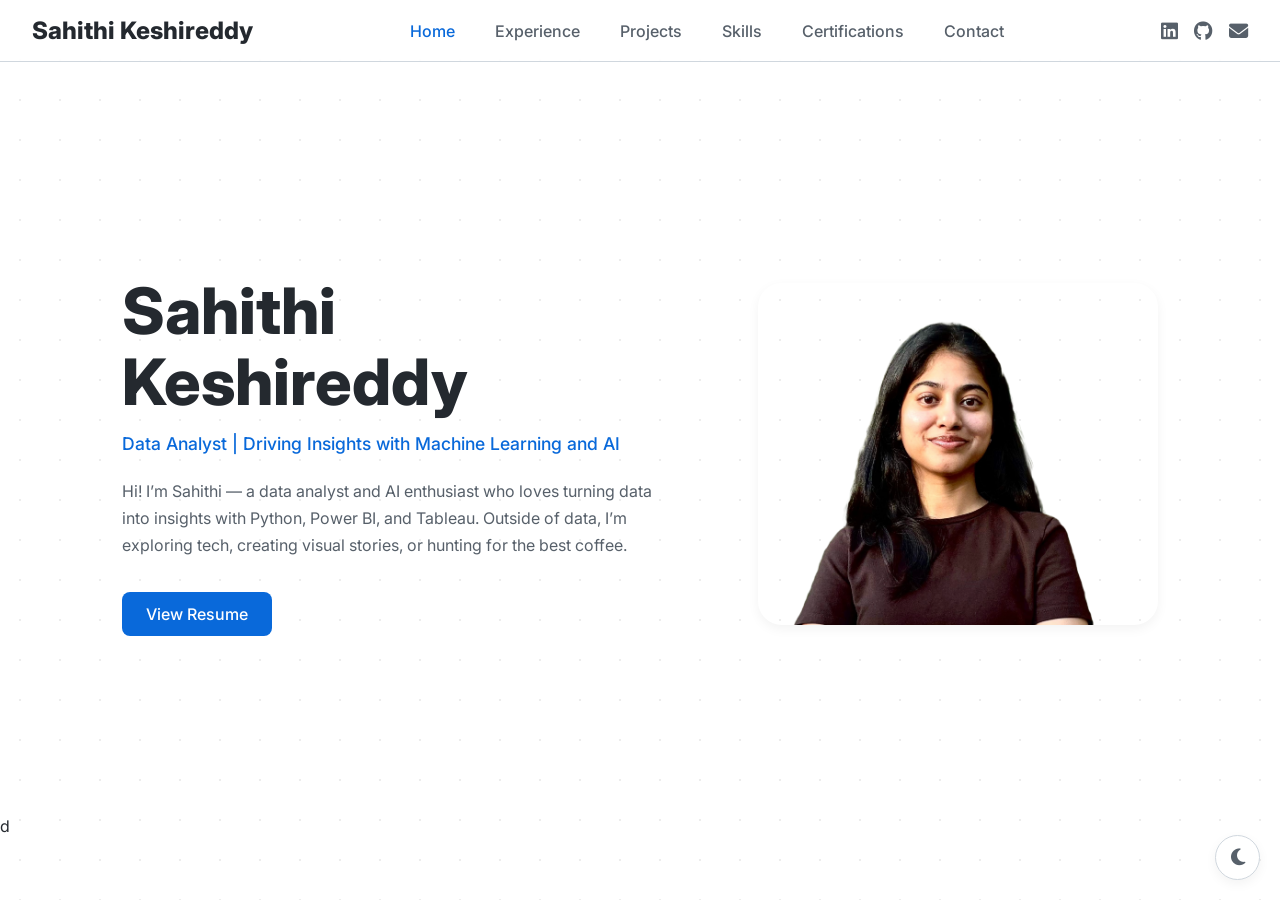
==== index.html @ f973dacc "Add files via upload" ====
<!DOCTYPE html>
<html lang="en">
<head>
    <meta charset="UTF-8"><meta name="viewport" content="width=device-width, initial-scale=1.0"><title>Sahithi Keshireddy | Data Analyst</title><link rel="stylesheet" href="style.css"><link href="https://fonts.googleapis.com/css2?family=Inter:wght@400;500;700;800&display=swap" rel="stylesheet"><link rel="stylesheet" href="https://cdnjs.cloudflare.com/ajax/libs/font-awesome/6.4.0/css/all.min.css">
</head>
<body>

<header>
    <a href="index.html" class="signature">Sahithi Keshireddy</a>
    <nav><ul>
        <li><a href="index.html">Home</a></li>
        <li><a href="experience.html">Experience</a></li>
        <li><a href="projects.html">Projects</a></li>
        <li><a href="skills.html">Skills</a></li>
        <li><a href="certifications.html">Certifications</a></li>
        <li><a href="contact.html">Contact</a></li>
    </ul></nav>
    <div class="header-socials">
        <a href="https://linkedin.com/in/sahithikeshireddy" target="_blank" class="social-icon" title="LinkedIn"><i class="fab fa-linkedin"></i></a>
        <a href="https://github.com/ksahi" target="_blank" class="social-icon" title="GitHub"><i class="fab fa-github"></i></a>
        <a href="mailto:keshireddysahithi@outlook.com" class="social-icon" title="Email"><i class="fas fa-envelope"></i></a>
    </div>
</header>
<main>
    <div class="home-container">
        <div class="home-text animate-on-scroll">
            <h1>Sahithi Keshireddy</h1>
            <p class="subtitle">Data Analyst | Driving Insights with Machine Learning and AI</p>
            <p class="bio">Hi! I’m Sahithi — a data analyst and AI enthusiast who loves turning data into insights with Python, Power BI, and Tableau. Outside of data, I’m exploring tech, creating visual stories, or hunting for the best coffee.</p>
            <!-- UPDATED RESUME BUTTON LINK -->
            <a href="Sahithi_Keshireddy_Resume.pdf" target="_blank" class="home-button">View Resume</a>
        </div>
        <div class="home-image animate-on-scroll">
            <img src="Adobe Express - file.png" alt="A professional headshot of Sahithi Keshireddy">
        </div>
    </div>
</main>
<button id="theme-toggle" title="Toggle theme"><i class="fas fa-moon"></i></button>
<script src="script.js"></script>

</body>
</html>d
---- style.css ----
/* --- style.css (V8.2 - With Reactive Background) --- */

/* VARIABLES & GENERAL STYLES */
:root {
    --bg-light: #ffffff;
    --bg-dark: #0d1117;
    --card-bg-light: #ffffff;
    --card-bg-dark: #161b22;
    --text-light: #24292f;
    --text-dark: #c9d1d9;
    --text-secondary-light: #57606a;
    --text-secondary-dark: #8b949e;
    --highlight-color: #0969da;
    --border-color-light: #d0d7de;
    --border-color-dark: #30363d;
    --shadow-light: 0 4px 12px rgba(0,0,0,0.05);
    --shadow-dark: 0 4px 12px rgba(0,0,0,0.2);
    /* --- NEW ---: Variables for the reactive background effect */
    --grid-color-light: rgba(0,0,0,0.07);
    --grid-color-dark: rgba(255,255,255,0.07);
    --spotlight-color-light: rgba(0,0,0,0.05);
    --spotlight-color-dark: rgba(255,255,255,0.05);
}

html { scroll-behavior: smooth; }
* { margin: 0; padding: 0; box-sizing: border-box; }
body {
    font-family: 'Inter', -apple-system, BlinkMacSystemFont, "Segoe UI", Helvetica, Arial, sans-serif;
    background-color: var(--bg-light);
    color: var(--text-light);
    transition: background-color 0.3s ease, color 0.3s ease;
    padding-top: 6rem;
}
body.dark-mode { background-color: var(--bg-dark); color: var(--text-dark); }

/* --- NEW: REACTIVE BACKGROUND VISUALIZATION --- */
body::before {
    content: '';
    position: fixed;
    top: 0;
    left: 0;
    width: 100vw;
    height: 100vh;
    z-index: -1;
    background-image: radial-gradient(circle, var(--grid-color-light) 1px, transparent 1px);
    background-size: 2.5rem 2.5rem;
}
body::after {
    content: '';
    position: fixed;
    top: 0;
    left: 0;
    width: 100vw;
    height: 100vh;
    z-index: -1;
    background: radial-gradient(
            circle 400px at var(--mouse-x, -1000px) var(--mouse-y, -1000px),
            var(--spotlight-color-light),
            transparent 80%
    );
}
body.dark-mode::before {
    background-image: radial-gradient(circle, var(--grid-color-dark) 1px, transparent 1px);
}
body.dark-mode::after {
    background: radial-gradient(
            circle 400px at var(--mouse-x, -1000px) var(--mouse-y, -1000px),
            var(--spotlight-color-dark),
            transparent 80%
    );
}
/* --- END OF NEW CODE --- */


main { max-width: 1100px; margin: 0 auto; padding: 0 2rem; }
h1, h2, h3, h4 { font-family: 'Inter', sans-serif; font-weight: 800; }
section { padding: 4rem 0; }
.section-title { font-size: 2.5rem; font-weight: 800; margin-bottom: 3rem; text-align: center; }

/* FIXED THEME TOGGLE (From your project) */
#theme-toggle {
    position: fixed;
    bottom: 20px;
    right: 20px;
    background: var(--card-bg-light);
    border: 1px solid var(--border-color-light);
    width: 45px;
    height: 45px;
    border-radius: 50%;
    display: flex;
    align-items: center;
    justify-content: center;
    font-size: 1.2rem;
    cursor: pointer;
    z-index: 1000;
    color: var(--text-secondary-light);
    transition: all 0.3s ease;
    box-shadow: var(--shadow-light);
}
body.dark-mode #theme-toggle {
    background: var(--card-bg-dark);
    border-color: var(--border-color-dark);
    color: var(--text-secondary-dark);
    box-shadow: var(--shadow-dark);
}
#theme-toggle:hover {
    transform: scale(1.1) rotate(45deg);
    color: var(--highlight-color);
}

/* HEADER & NAVIGATION */
header {
    position: fixed;
    top: 0;
    left: 0;
    width: 100%;
    display: flex;
    align-items: center;
    justify-content: space-between;
    padding: 1rem 2rem;
    background-color: rgba(255, 255, 255, 0.8);
    backdrop-filter: blur(10px);
    -webkit-backdrop-filter: blur(10px);
    border-bottom: 1px solid var(--border-color-light);
    z-index: 100;
    transition: background-color 0.3s, border-color 0.3s;
}
body.dark-mode header {
    background-color: rgba(13, 17, 23, 0.8);
    border-color: var(--border-color-dark);
}
.signature { font-weight: 800; font-size: 1.5rem; text-decoration: none; color: var(--text-light); }
body.dark-mode .signature { color: var(--text-dark); }
nav { flex-grow: 1; }
nav ul { display: flex; justify-content: center; list-style: none; gap: 2.5rem; }
nav a { text-decoration: none; color: var(--text-secondary-light); font-size: 1rem; font-weight: 500; transition: color 0.3s ease; }
body.dark-mode nav a { color: var(--text-secondary-dark); }
nav a:hover, nav a.active-link { color: var(--highlight-color); }
.header-socials { display: flex; gap: 1rem; }
.social-icon { color: var(--text-secondary-light); font-size: 1.2rem; transition: color 0.3s ease, transform 0.3s ease; }
body.dark-mode .social-icon { color: var(--text-secondary-dark); }
.social-icon:hover { color: var(--highlight-color); transform: scale(1.1); }

/* ANIMATIONS */
.animate-on-scroll { opacity: 0; transform: translateY(20px); transition: opacity 0.6s ease-out, transform 0.6s ease-out; }
.animate-on-scroll.visible { opacity: 1; transform: translateY(0); }

/* HOME PAGE */
.home-container { display: flex; align-items: center; justify-content: space-between; gap: 4rem; min-height: 80vh; padding: 2rem 0; }
.home-text { max-width: 550px; }
.home-text h1 { font-size: clamp(3rem, 5vw, 4.5rem); line-height: 1.1; margin-bottom: 1rem; }
.home-text .subtitle { font-size: 1.1rem; color: var(--highlight-color); margin-bottom: 1.5rem; font-weight: 500; }
.home-text .bio { font-size: 1rem; line-height: 1.7; color: var(--text-secondary-light); margin-bottom: 2rem; }
body.dark-mode .home-text .bio { color: var(--text-secondary-dark); }
.home-socials { display: flex; gap: 1.5rem; margin-bottom: 2rem; }
.home-socials .social-icon { font-size: 1.5rem; }
.home-button { display: inline-block; background: var(--highlight-color); color: white; padding: 12px 24px; text-decoration: none; border-radius: 8px; font-weight: 500; transition: all 0.3s ease; }
.home-button:hover { transform: translateY(-3px); box-shadow: 0 4px 20px rgba(9, 105, 218, 0.4); }
.home-image { max-width: 400px; }
.home-image img { width: 100%; border-radius: 24px; box-shadow: var(--shadow-light); }
body.dark-mode .home-image img { box-shadow: var(--shadow-dark); }

/* OTHER PAGES (Projects, Experience, Skills, etc.) */
.page-header { text-align: center; margin-bottom: 4rem; padding-top: 2rem; }
.page-header h1 { font-size: 3rem; margin-bottom: 0.5rem; }
.page-header p { font-size: 1.1rem; color: var(--text-secondary-light); max-width: 600px; margin: 0 auto; }
body.dark-mode .page-header p { color: var(--text-secondary-dark); }
.project-grid { display: grid; grid-template-columns: repeat(auto-fit, minmax(320px, 1fr)); gap: 2rem; }
.project-card, .timeline-item, .simple-item, .cert-card { background: var(--card-bg-light); border: 1px solid var(--border-color-light); border-radius: 12px; box-shadow: var(--shadow-light); transition: transform 0.3s ease, box-shadow 0.3s ease; }
body.dark-mode .project-card, body.dark-mode .timeline-item, body.dark-mode .simple-item, body.dark-mode .cert-card { background: var(--card-bg-dark); border-color: var(--border-color-dark); box-shadow: var(--shadow-dark); }
.project-card:hover, .timeline-item:hover, .cert-card:hover { transform: translateY(-5px); box-shadow: 0 8px 25px rgba(0,0,0,0.08); }
body.dark-mode .project-card:hover, body.dark-mode .timeline-item:hover, body.dark-mode .cert-card:hover { box-shadow: 0 8px 25px rgba(0,0,0,0.25); }
.project-banner { padding: 2rem 1.5rem; text-align: center; border-radius: 11px 11px 0 0; }
.project-banner h3 { color: white; font-size: 1.5rem; font-weight: 700; }
.project-content { padding: 1.5rem; }
.project-tech { color: var(--text-secondary-light); }
.timeline-item { padding: 1.5rem; margin-bottom: 1.5rem; }
.item-header { display: flex; justify-content: space-between; align-items: center; margin-bottom: 0.5rem; }
.education-grid { display: grid; grid-template-columns: repeat(auto-fit, minmax(350px, 1fr)); gap: 2rem; }
.cert-card { padding: 2rem; text-align: center; }
.cert-card-icon { font-size: 3rem; color: var(--highlight-color); margin-bottom: 1rem; }
.cert-issuer { color: var(--text-secondary-light); margin-bottom: 1.5rem; }
body.dark-mode .cert-issuer { color: var(--text-secondary-dark); }
.cert-link { font-weight: 500; color: var(--highlight-color); text-decoration: none; }
.skills-layout { display: flex; flex-wrap: wrap; gap: 4rem; align-items: center; justify-content: center; }
.skills-categories { flex: 1.5; min-width: 300px; }
.skill-category { margin-bottom: 2rem; }
.category-title { font-weight: 600; font-size: 1.1rem; margin-bottom: 1rem; position: relative; padding-left: 1rem; }
.category-title::before { content: ''; position: absolute; left: 0; top: 50%; transform: translateY(-50%); height: 80%; width: 4px; background-color: var(--highlight-color); border-radius: 2px; }
.skill-tags { display: flex; flex-wrap: wrap; gap: 0.75rem; }
.skill-tag { background: var(--bg-light); border: 1px solid var(--border-color-light); padding: 0.4rem 0.8rem; border-radius: 6px; font-size: 0.9rem; }
body.dark-mode .skill-tag { background: var(--bg-dark); border-color: var(--border-color-dark); }
.skills-viz { flex: 1; min-width: 300px; max-width: 400px; }
#github-graph img { width: 100%; border-radius: 8px; }

/* Styles from your HTML files for specific pages */
.timeline { position: relative; }
.item-meta { color: var(--text-secondary-light); margin-bottom: 1rem; }
body.dark-mode .item-meta { color: var(--text-secondary-dark); }
.content ul { list-style-position: inside; padding-left: 1rem; }
.project-link { display: inline-block; margin-top: 1rem; color: var(--highlight-color); text-decoration: none; font-weight: 500; }
.contact-section { text-align: center; }
.contact-content { max-width: 700px; margin: 0 auto; }
.contact-content p { margin-bottom: 2rem; font-size: 1.1rem; color: var(--text-secondary-light); }
body.dark-mode .contact-content p { color: var(--text-secondary-dark); }


/* FOOTER */
footer { text-align: center; padding: 4rem 0 2rem 0; border-top: 1px solid var(--border-color-light); margin-top: 4rem; }
body.dark-mode footer { border-color: var(--border-color-dark); }
.footer-socials { display: flex; justify-content: center; gap: 1.5rem; margin-bottom: 1rem; }
footer p { color: var(--text-secondary-light); font-size: 0.9rem; }
body.dark-mode footer p { color: var(--text-secondary-dark); }

/* RESPONSIVE DESIGN */
@media (max-width: 900px) {
    header { flex-direction: column; gap: 1rem; }
    nav { width: 100%; text-align: center; }
    .home-container { flex-direction: column; text-align: center; }
    .home-image { order: -1; margin-bottom: 2rem; }
    .home-socials { justify-content: center; }
}
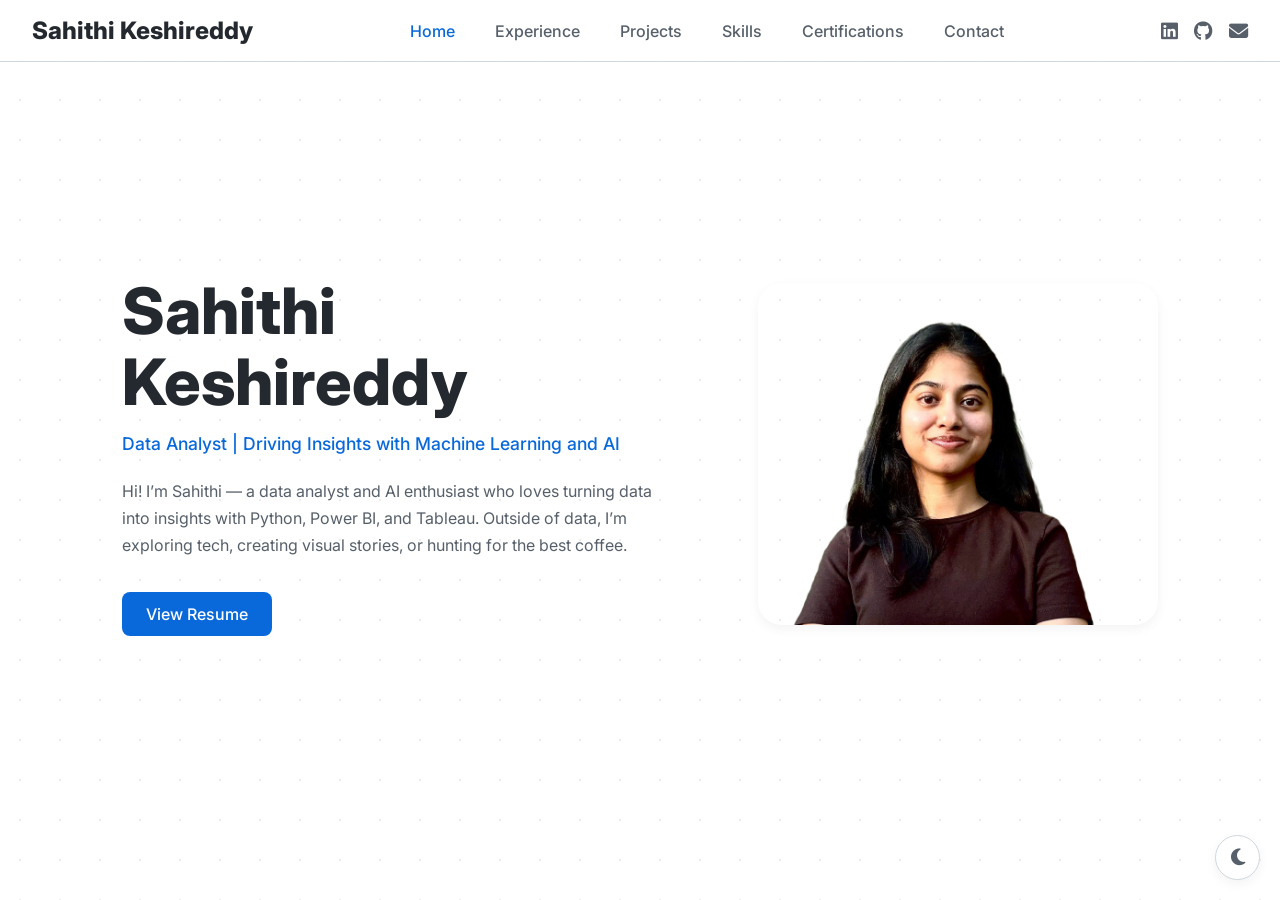
==== commit b73fe0f4: "Update index.html" ====
--- a/index.html
+++ b/index.html
@@ -39,4 +39,4 @@
 <script src="script.js"></script>
 
 </body>
-</html>d+</html>
